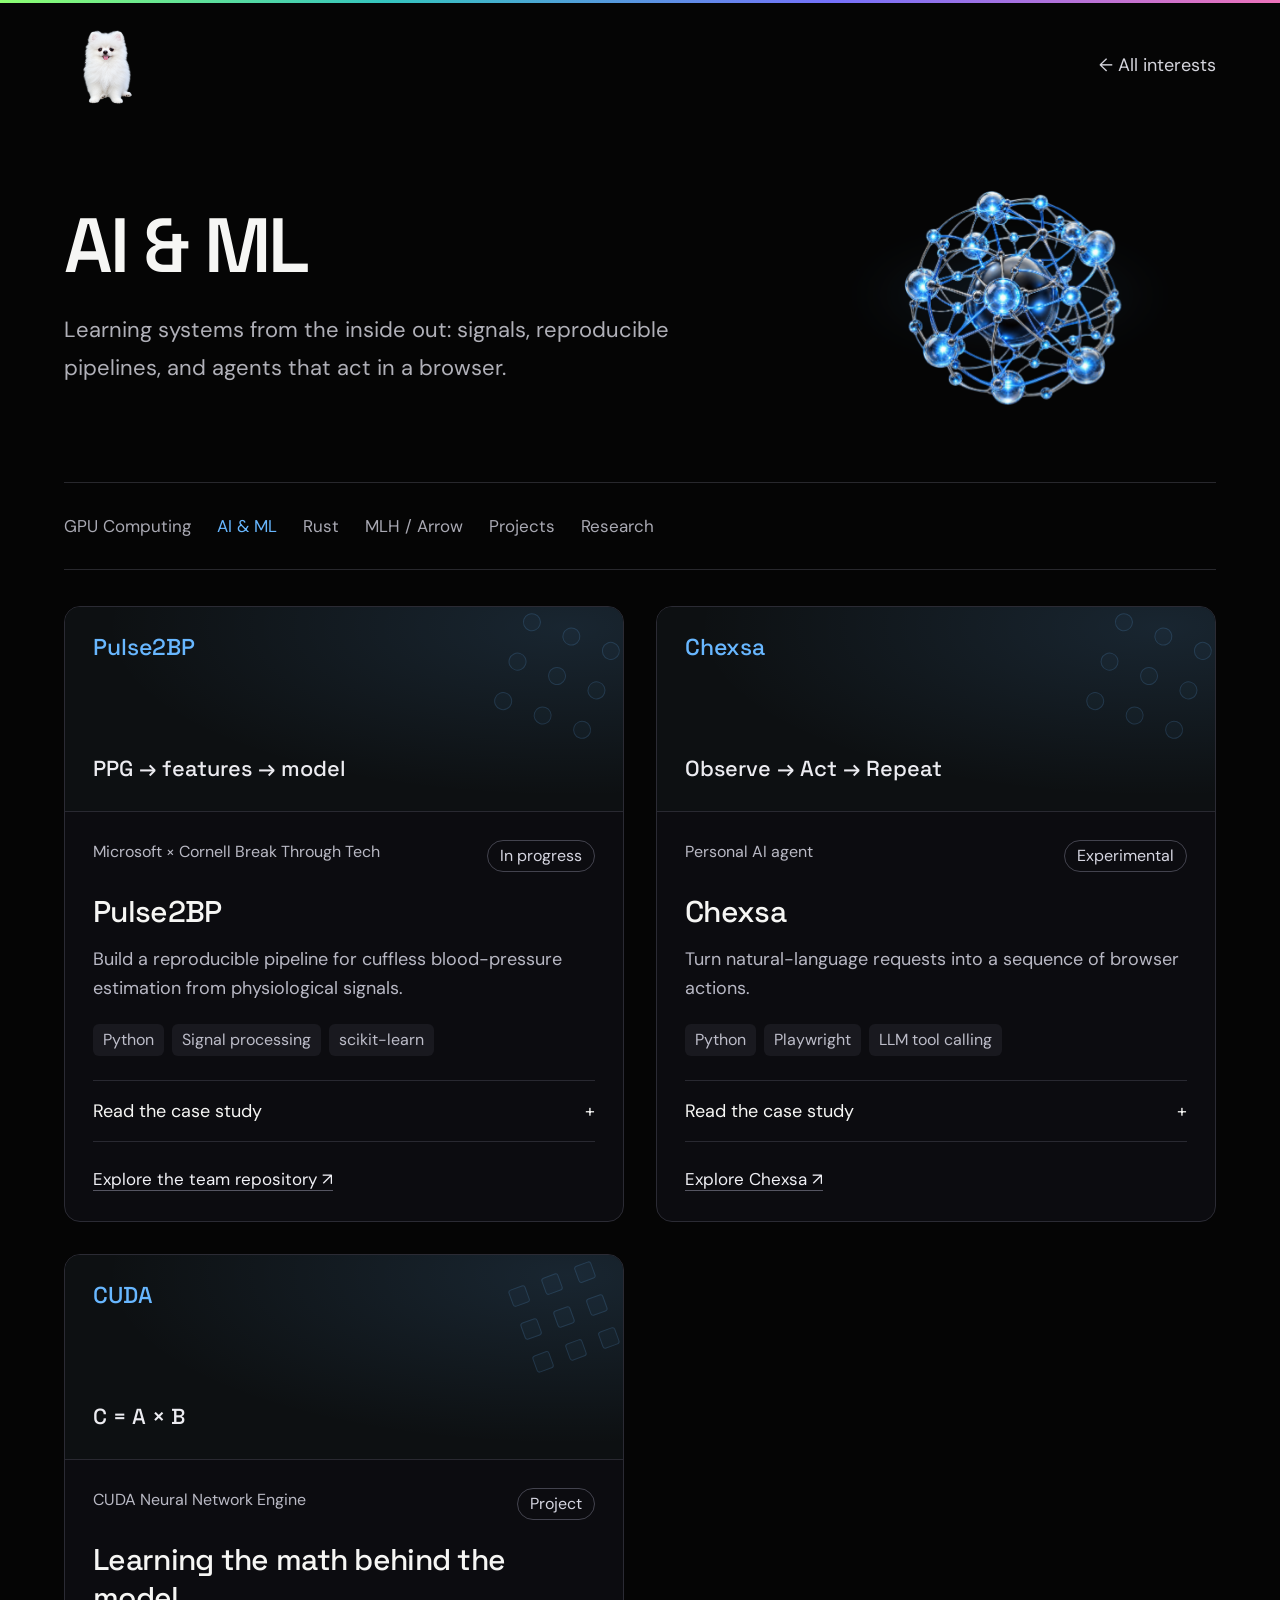
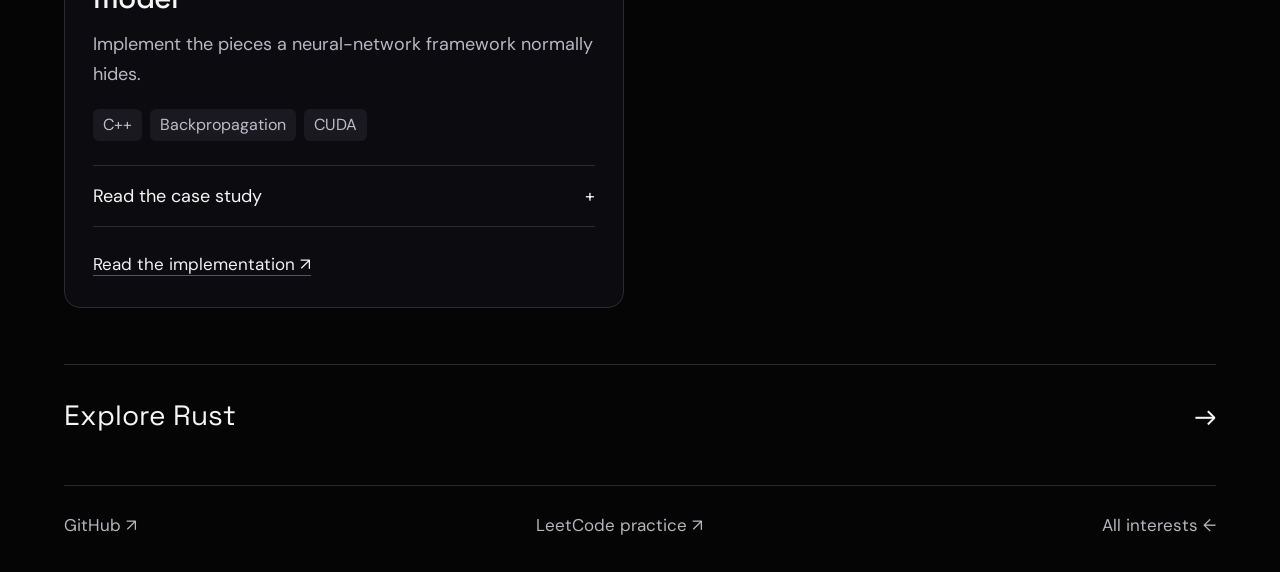
==== ai/index.html @ 42035b76 "Build six portfolio sections with verified project and PR case studies" ====
<!doctype html><html lang="en"><head><meta charset="utf-8"><meta name="viewport" content="width=device-width, initial-scale=1"><meta name="theme-color" content="#050505"><title>AI &amp; ML — Mashrafee Aryan</title><meta name="description" content="Learning systems from the inside out: signals, reproducible pipelines, and agents that act in a browser."><link rel="icon" href="../assets/dog.png" type="image/png"><link rel="stylesheet" href="../styles.css"><script src="../app.js" defer></script></head><body><a class="skip-link" href="#main">Skip to content</a><div class="spectrum" aria-hidden="true"></div><div class="page"><header class="topbar"><a class="wordmark" href="../" aria-label="Home"><img src="../assets/dog.png" width="80" height="80" alt="Fluffy white puppy"></a><a class="back-link" href="../">← All interests</a></header><main id="main" class="domain-page ai" style="--accent:104,183,255"><section class="domain-hero"><div><h1>AI &amp; ML</h1><p>Learning systems from the inside out: signals, reproducible pipelines, and agents that act in a browser.</p></div><div class="hero-object" aria-hidden="true"><span class="visual"><span class="halo"></span><span class="float"><span class="sprite" role="img" aria-label="Blue glass neural-network sculpture" style="background-image:url('../assets/ai.png');background-size:contain;background-position:center"></span></span></span></div></section><nav class="section-nav" aria-label="Portfolio sections"><a href="../gpu/" >GPU Computing</a><a href="../ai/" aria-current="page">AI &amp; ML</a><a href="../rust/" >Rust</a><a href="../mlh/" >MLH / Arrow</a><a href="../projects/" >Projects</a><a href="../research/" >Research</a></nav><div class="case-grid"><article class="case-card" data-group="all"><div class="case-visual illustration-signal" aria-label="Illustrative diagram: Pulse2BP"><span class="visual-brand">Pulse2BP</span><div class="diagram-lines" aria-hidden="true"><i style="--i:0"></i><i style="--i:1"></i><i style="--i:2"></i><i style="--i:3"></i><i style="--i:4"></i><i style="--i:5"></i><i style="--i:6"></i><i style="--i:7"></i><i style="--i:8"></i></div><pre>PPG → features → model</pre></div><div class="case-content"><div class="case-meta"><span>Microsoft × Cornell Break Through Tech</span><span class="status ">In progress</span></div><h2>Pulse2BP</h2><p class="case-summary">Build a reproducible pipeline for cuffless blood-pressure estimation from physiological signals.</p><ul class="tags" aria-label="Technologies"><li>Python</li><li>Signal processing</li><li>scikit-learn</li></ul><details><summary>Read the case study <span aria-hidden="true">+</span></summary><div class="case-story"><h3>The problem</h3><p>Long PPG recordings need to be cleaned, segmented, and aligned with arterial blood-pressure targets before they become usable model examples.</p><h3>What I did</h3><p>Working with the team on pipeline integration, dataset structure, train/test design, and reproducible evaluation. The workflow covers preprocessing, feature engineering, and modeling.</p><h3>Outcome & status</h3><p>An ongoing AI fellowship project. The repository documents data exploration and preprocessing; no final model-performance result is claimed here.</p></div></details><div class="case-links"><a href="https://github.com/Break-Through-Tech/Microsoft-1A-educational-blood-pressure-estimation" target="_blank" rel="noopener noreferrer">Explore the team repository <span aria-hidden="true">↗</span></a></div></div></article><article class="case-card" data-group="all"><div class="case-visual illustration-agent" aria-label="Illustrative diagram: Chexsa"><span class="visual-brand">Chexsa</span><div class="diagram-lines" aria-hidden="true"><i style="--i:0"></i><i style="--i:1"></i><i style="--i:2"></i><i style="--i:3"></i><i style="--i:4"></i><i style="--i:5"></i><i style="--i:6"></i><i style="--i:7"></i><i style="--i:8"></i></div><pre>Observe → Act → Repeat</pre></div><div class="case-content"><div class="case-meta"><span>Personal AI agent</span><span class="status ">Experimental</span></div><h2>Chexsa</h2><p class="case-summary">Turn natural-language requests into a sequence of browser actions.</p><ul class="tags" aria-label="Technologies"><li>Python</li><li>Playwright</li><li>LLM tool calling</li></ul><details><summary>Read the case study <span aria-hidden="true">+</span></summary><div class="case-story"><h3>The problem</h3><p>Answering a question and completing a task on a website require different capabilities: an agent must inspect, act, and use feedback.</p><h3>What I did</h3><p>Built a modular browser agent around structured tool calls, page context, action history, and error feedback. Windows desktop integration is being developed.</p><h3>Outcome & status</h3><p>The project supports browser navigation and interactions. Desktop control and cross-application workflows remain ongoing work.</p></div></details><div class="case-links"><a href="https://github.com/MashrafeeAryan/Chexsa" target="_blank" rel="noopener noreferrer">Explore Chexsa <span aria-hidden="true">↗</span></a></div></div></article><article class="case-card" data-group="all"><div class="case-visual illustration-matrix" aria-label="Illustrative diagram: CUDA"><span class="visual-brand">CUDA</span><div class="diagram-lines" aria-hidden="true"><i style="--i:0"></i><i style="--i:1"></i><i style="--i:2"></i><i style="--i:3"></i><i style="--i:4"></i><i style="--i:5"></i><i style="--i:6"></i><i style="--i:7"></i><i style="--i:8"></i></div><pre>C = A × B</pre></div><div class="case-content"><div class="case-meta"><span>CUDA Neural Network Engine</span><span class="status ">Project</span></div><h2>Learning the math behind the model</h2><p class="case-summary">Implement the pieces a neural-network framework normally hides.</p><ul class="tags" aria-label="Technologies"><li>C++</li><li>Backpropagation</li><li>CUDA</li></ul><details><summary>Read the case study <span aria-hidden="true">+</span></summary><div class="case-story"><h3>The problem</h3><p>A framework call can make it hard to see how gradients, weights, and matrix layouts relate.</p><h3>What I did</h3><p>Implemented dense-layer gradients, activation functions, gradient-descent updates, and small learning examples in C++.</p><h3>Outcome & status</h3><p>The repository documents regression and XOR learning examples, plus a separate CUDA matrix benchmark. It also lists unfinished features and the next integration steps.</p></div></details><div class="case-links"><a href="https://github.com/MashrafeeAryan/CUDA-Neural-Network-Engine" target="_blank" rel="noopener noreferrer">Read the implementation <span aria-hidden="true">↗</span></a></div></div></article></div><a class="next-section" href="../rust/">Explore Rust <span aria-hidden="true">→</span></a></main><footer><a href="https://github.com/MashrafeeAryan" target="_blank" rel="noopener noreferrer">GitHub <span aria-hidden="true">↗</span></a><a href="https://github.com/MashrafeeAryan/LeetCode" target="_blank" rel="noopener noreferrer">LeetCode practice <span aria-hidden="true">↗</span></a><a href="../">All interests ←</a></footer></div></body></html>
---- styles.css ----
@import url('https://fonts.googleapis.com/css2?family=DM+Sans:wght@400;500;600;700&family=Space+Grotesk:wght@400;500;600;700&display=swap');
:root{color-scheme:dark;--bg:#050505;--muted:#b0b0b8;--line:#28282d}
*{box-sizing:border-box}
html{scroll-behavior:smooth;scroll-padding-top:32px}
body{margin:0;background:var(--bg);color:#f6f6f4;font-family:'DM Sans',sans-serif;-webkit-font-smoothing:antialiased}
a{color:inherit;text-decoration:none}
button{font:inherit}
button,a{-webkit-tap-highlight-color:transparent}
a:focus-visible,button:focus-visible{outline:2px solid #ddd;outline-offset:8px}
.spectrum{height:3px;background:linear-gradient(90deg,#8dff72,#35c5bf 30%,#7571fb 65%,#ed73bb)}
.page{max-width:1336px;margin:auto;padding:0 64px}
.topbar{height:124px;display:flex;align-items:center}
.wordmark{display:flex;align-items:center;justify-content:center;width:86px;height:96px}
.wordmark img{width:80px;height:88px;object-fit:contain}
.intro{padding:48px 0 72px;border-bottom:1px solid var(--line)}
h1{font-family:'Space Grotesk',sans-serif;font-size:clamp(52px,7.5vw,108px);letter-spacing:-5px;line-height:1.15;font-weight:600;margin:0 0 24px}
.typing-line{display:inline-grid;max-width:100%}
.typing-reserve,#typed-text{grid-area:1/1;white-space:nowrap}
.typing-reserve{visibility:hidden;padding-right:.14em}
#typed-text::after{content:'';display:inline-block;height:.8em;width:3px;background:#d1d1d6;margin-left:8px;vertical-align:-.015em;animation:cursor-blink 1s steps(1) infinite}
.intro-copy{font-size:clamp(26px,3vw,36px);line-height:1.5;letter-spacing:-.7px;color:var(--muted);margin:0}
.interests{padding:32px 0 60px}
.objects{display:grid;grid-template-columns:repeat(auto-fit,minmax(min(100%,260px),1fr));column-gap:58px;row-gap:48px}
.object{--accent:137,238,98;display:block;border:0;padding:0;background:none;color:inherit;text-align:left;cursor:pointer;min-width:0;perspective:800px}
.visual{position:relative;display:grid;place-items:center;height:272px}
.float{display:block;width:100%;max-width:290px;aspect-ratio:1;animation:bob 6s ease-in-out infinite;position:relative}
.rust .float{width:85%}
.mlh .float{width:90%}
.sprite{display:block;width:100%;height:100%;background:url('assets/objects.png') 0 50% / 300% 100% no-repeat;transform:rotateX(var(--rx,0deg)) rotateY(var(--ry,0deg));transition:filter .45s,transform .3s;will-change:transform}
.halo{position:absolute;inset:30% 10%;background:radial-gradient(ellipse,rgba(var(--accent),.2),transparent 68%);filter:blur(22px);opacity:0;transition:opacity .5s;pointer-events:none}
.object:hover .halo,.object:focus-visible .halo,.object[aria-expanded=true] .halo{opacity:1}
.object:hover .sprite,.object:focus-visible .sprite,.object[aria-expanded=true] .sprite{filter:brightness(1.16) drop-shadow(0 0 12px rgba(var(--accent),.32))}
.gpu:hover .sprite,.gpu:focus-visible .sprite{filter:brightness(1.25) drop-shadow(0 0 9px #8fff5970) drop-shadow(0 0 25px #72ff4933)}
.caption{display:block;border-top:1px solid var(--line);padding-top:24px}
.title{font-family:'Space Grotesk',sans-serif;font-size:clamp(26px,2.5vw,34px);line-height:1.3;font-weight:500;display:flex;align-items:center;justify-content:space-between;gap:12px}
.title>span{color:#aaaab4;font-size:24px;transition:transform .3s,color .3s}
.object:hover .title>span{color:rgb(var(--accent));transform:translate(2px,-2px)}
.detail{position:relative;border:1px solid #37373f;border-radius:8px;margin-top:36px;padding:32px 64px 32px 32px;background:#0b0b0d}
.detail[hidden]{display:none}
.detail h3{margin:0 0 16px;font-family:'Space Grotesk',sans-serif;font-size:30px;font-weight:500;line-height:1.3}
.detail p{font-size:18px;color:#b4b4bd;line-height:1.7;max-width:720px}
.detail a{display:inline-block;margin-top:8px;font-size:18px;color:#e0e0e5;text-decoration:underline;text-underline-offset:5px}
.close{position:absolute;top:12px;right:12px;min-width:44px;min-height:44px;background:none;border:0;color:#ddd;font-size:32px;cursor:pointer}
footer{border-top:1px solid var(--line);padding:28px 0 36px;display:flex;justify-content:space-between;gap:24px;color:#b5b5bd;font-size:17px}
.sr-only{position:absolute;width:1px;height:1px;padding:0;margin:-1px;overflow:hidden;clip:rect(0,0,0,0);white-space:nowrap;border:0}
.no-script{font-size:18px;color:var(--muted);line-height:1.6}
@keyframes bob{0%,100%{transform:translateY(4px)}50%{transform:translateY(-7px)}}
@keyframes cursor-blink{50%{opacity:0}}
@media(max-width:800px){.page{padding:0 28px}.topbar{height:112px}.intro{padding:36px 0 56px}h1{letter-spacing:-3px}.objects{column-gap:28px;grid-template-columns:repeat(auto-fit,minmax(220px,1fr))}.visual{height:240px}}
@media(max-width:560px){.page{padding:0 24px}.topbar{height:106px}.wordmark{width:72px;height:88px}.wordmark img{width:68px;height:80px}.intro{padding:32px 0 46px}h1{font-size:clamp(36px,10vw,54px);letter-spacing:-1.8px;margin-bottom:20px}.intro-copy{font-size:27px}.objects{grid-template-columns:1fr;gap:44px}.visual{height:245px}.float{max-width:270px}.rust .float{width:240px}.mlh .float{width:250px}.title{font-size:30px}.interests{padding-top:18px;padding-bottom:46px}.detail{padding:28px 54px 28px 24px}.detail h3{font-size:26px}.detail p,.detail a{font-size:18px}footer{font-size:17px;flex-wrap:wrap}}
@media(prefers-reduced-motion:reduce){html{scroll-behavior:auto}.float,#typed-text::after{animation:none}.sprite,.title>span,.halo{transition:none;transform:none!important}}

/* Dedicated work pages */
.skip-link{position:absolute;left:24px;top:-100px;padding:14px 20px;background:#f6f6f4;color:#050505;z-index:20;font-size:18px}
.skip-link:focus{top:12px}
.topbar{justify-content:space-between}
.back-link{font-size:18px;color:#d4d4dc;padding:12px 0}
.object.ai .float,.object.projects .float,.object.research .float{width:86%}
.object:nth-child(2) .float{animation-delay:-2s}
.object:nth-child(3) .float{animation-delay:-4s}
.object:nth-child(4) .float{animation-delay:-1s}
.object:nth-child(5) .float{animation-delay:-3s}
.object:nth-child(6) .float{animation-delay:-5s}
.domain-hero{display:grid;grid-template-columns:minmax(0,1.7fr) minmax(220px,1fr);align-items:center;gap:40px;padding:35px 0 55px}
.domain-hero h1{font-size:clamp(50px,6vw,82px);letter-spacing:-3px;margin:0 0 24px;line-height:1.1}
.domain-hero p{font-size:22px;color:var(--muted);line-height:1.7;max-width:760px;margin:0}
.hero-object .visual{height:265px}
.hero-object .float{max-width:270px;animation:none}
.hero-object .halo{opacity:.7}
.section-nav{display:flex;flex-wrap:wrap;gap:12px 26px;padding:24px 0;border-top:1px solid var(--line);border-bottom:1px solid var(--line);margin-bottom:36px}
.section-nav a{font-size:17px;color:#a9a9b3;padding:8px 0}
.section-nav a:hover,.section-nav a[aria-current]{color:rgb(var(--accent))}
.filters{display:flex;flex-wrap:wrap;gap:12px;margin:0 0 30px}
.filters[hidden]{display:none}
.filters button{font-size:17px;color:#ceced6;border:1px solid #34343d;background:transparent;border-radius:30px;padding:12px 22px;cursor:pointer;min-height:48px}
.filters button[aria-pressed=true]{background:rgba(var(--accent),.13);color:rgb(var(--accent));border-color:rgba(var(--accent),.6)}
.case-grid{display:grid;grid-template-columns:repeat(2,minmax(0,1fr));align-items:start;gap:32px}
.case-card{border:1px solid #2b2b34;border-radius:16px;background:#0c0c10;overflow:hidden;min-width:0}
.case-card[hidden]{display:none}
.case-visual{height:205px;position:relative;overflow:hidden;display:flex;flex-direction:column;justify-content:space-between;padding:25px 28px;background:radial-gradient(ellipse at 90% 10%,rgba(var(--accent),.13),transparent 65%),#0d1012;border-bottom:1px solid #292931}
.visual-brand{font-family:'Space Grotesk',sans-serif;font-size:23px;font-weight:500;position:relative;z-index:1;color:rgb(var(--accent))}
.case-visual pre{font:500 clamp(18px,1.7vw,24px)/1.55 'Space Grotesk',monospace;white-space:pre-wrap;overflow-wrap:anywhere;margin:12px 0 0;z-index:1;position:relative;color:#ececf1}
.diagram-lines{position:absolute;right:15px;top:18px;display:grid;grid-template-columns:repeat(3,18px);gap:17px;transform:rotate(-20deg);opacity:.18}
.diagram-lines i{width:18px;height:18px;border:1px solid rgb(var(--accent));border-radius:3px;background:rgba(var(--accent),.18)}
.illustration-signal .diagram-lines,.illustration-agent .diagram-lines,.illustration-polymer .diagram-lines{transform:rotate(20deg);gap:24px}
.illustration-signal .diagram-lines i,.illustration-agent .diagram-lines i,.illustration-polymer .diagram-lines i{border-radius:50%}
.case-content{padding:28px}
.case-meta{display:flex;justify-content:space-between;align-items:flex-start;gap:14px;color:#b9b9c4;font-size:16px;line-height:1.5}
.status{display:inline-block;white-space:nowrap;border:1px solid #43434e;border-radius:30px;padding:3px 12px;color:#d6d6e1;font-size:16px}
.status.complete{border-color:#577a4b;color:#bae99e;background:#7ee4530a}
.case-card h2{font-family:'Space Grotesk',sans-serif;font-size:30px;font-weight:500;line-height:1.25;letter-spacing:-.7px;margin:21px 0 14px}
.case-summary{font-size:18px;color:#b8b8c4;line-height:1.65;margin:0 0 20px}
.tags{display:flex;flex-wrap:wrap;gap:8px;list-style:none;padding:0;margin:0 0 24px}
.tags li{font-size:16px;line-height:1.5;color:#bdbdc9;background:#19191f;border-radius:6px;padding:4px 10px}
.case-card details{border-top:1px solid #292931;border-bottom:1px solid #292931}
.case-card summary{font-size:18px;padding:18px 0;cursor:pointer;display:flex;justify-content:space-between;gap:12px;list-style:none}
.case-card summary::-webkit-details-marker{display:none}
.case-card details[open] summary>span{transform:rotate(45deg)}
.case-story{padding:0 0 6px}
.case-story h3{font-size:18px;color:rgb(var(--accent));font-weight:500;margin:12px 0 8px}
.case-story p{font-size:18px;color:#bdbdc8;line-height:1.7;margin:0 0 22px}
.case-links{display:flex;flex-direction:column;gap:16px;padding-top:24px}
.case-links:empty{display:none}
.case-links a{font-size:17px;color:#f0f0f5;line-height:1.6;text-decoration:underline;text-decoration-color:#555561;text-underline-offset:5px;overflow-wrap:anywhere}
.case-links a:hover{text-decoration-color:rgb(var(--accent))}
.source-note{font-size:16px;line-height:1.7;color:#adadba;margin:32px 0 0}
.next-section{display:flex;justify-content:space-between;align-items:center;font-family:'Space Grotesk',sans-serif;font-size:28px;line-height:1.3;border-top:1px solid var(--line);padding:32px 0;margin:56px 0 0}
.domain-page+footer{margin-top:20px}
footer{flex-wrap:wrap}
@media(max-width:900px){.case-grid{grid-template-columns:1fr}.domain-hero{gap:24px;grid-template-columns:minmax(0,1.5fr) minmax(160px,1fr)}.hero-object .visual{height:200px}.domain-hero h1{font-size:54px}.case-visual pre{font-size:23px}}
@media(max-width:560px){.domain-hero{grid-template-columns:1fr;padding:24px 0 32px;gap:8px}.domain-hero h1{font-size:46px;letter-spacing:-2px}.domain-hero p{font-size:20px}.hero-object{justify-self:center;width:230px}.hero-object .visual{height:210px}.section-nav{gap:8px 20px;margin-bottom:24px}.section-nav a{font-size:17px}.case-grid{gap:24px}.case-content{padding:22px}.case-meta{flex-wrap:wrap;font-size:16px}.case-card h2{font-size:28px}.case-visual{height:190px;padding:22px}.case-visual pre{font-size:21px}.back-link{font-size:17px}.next-section{font-size:25px;margin-top:40px}.filters button{padding:10px 17px}}
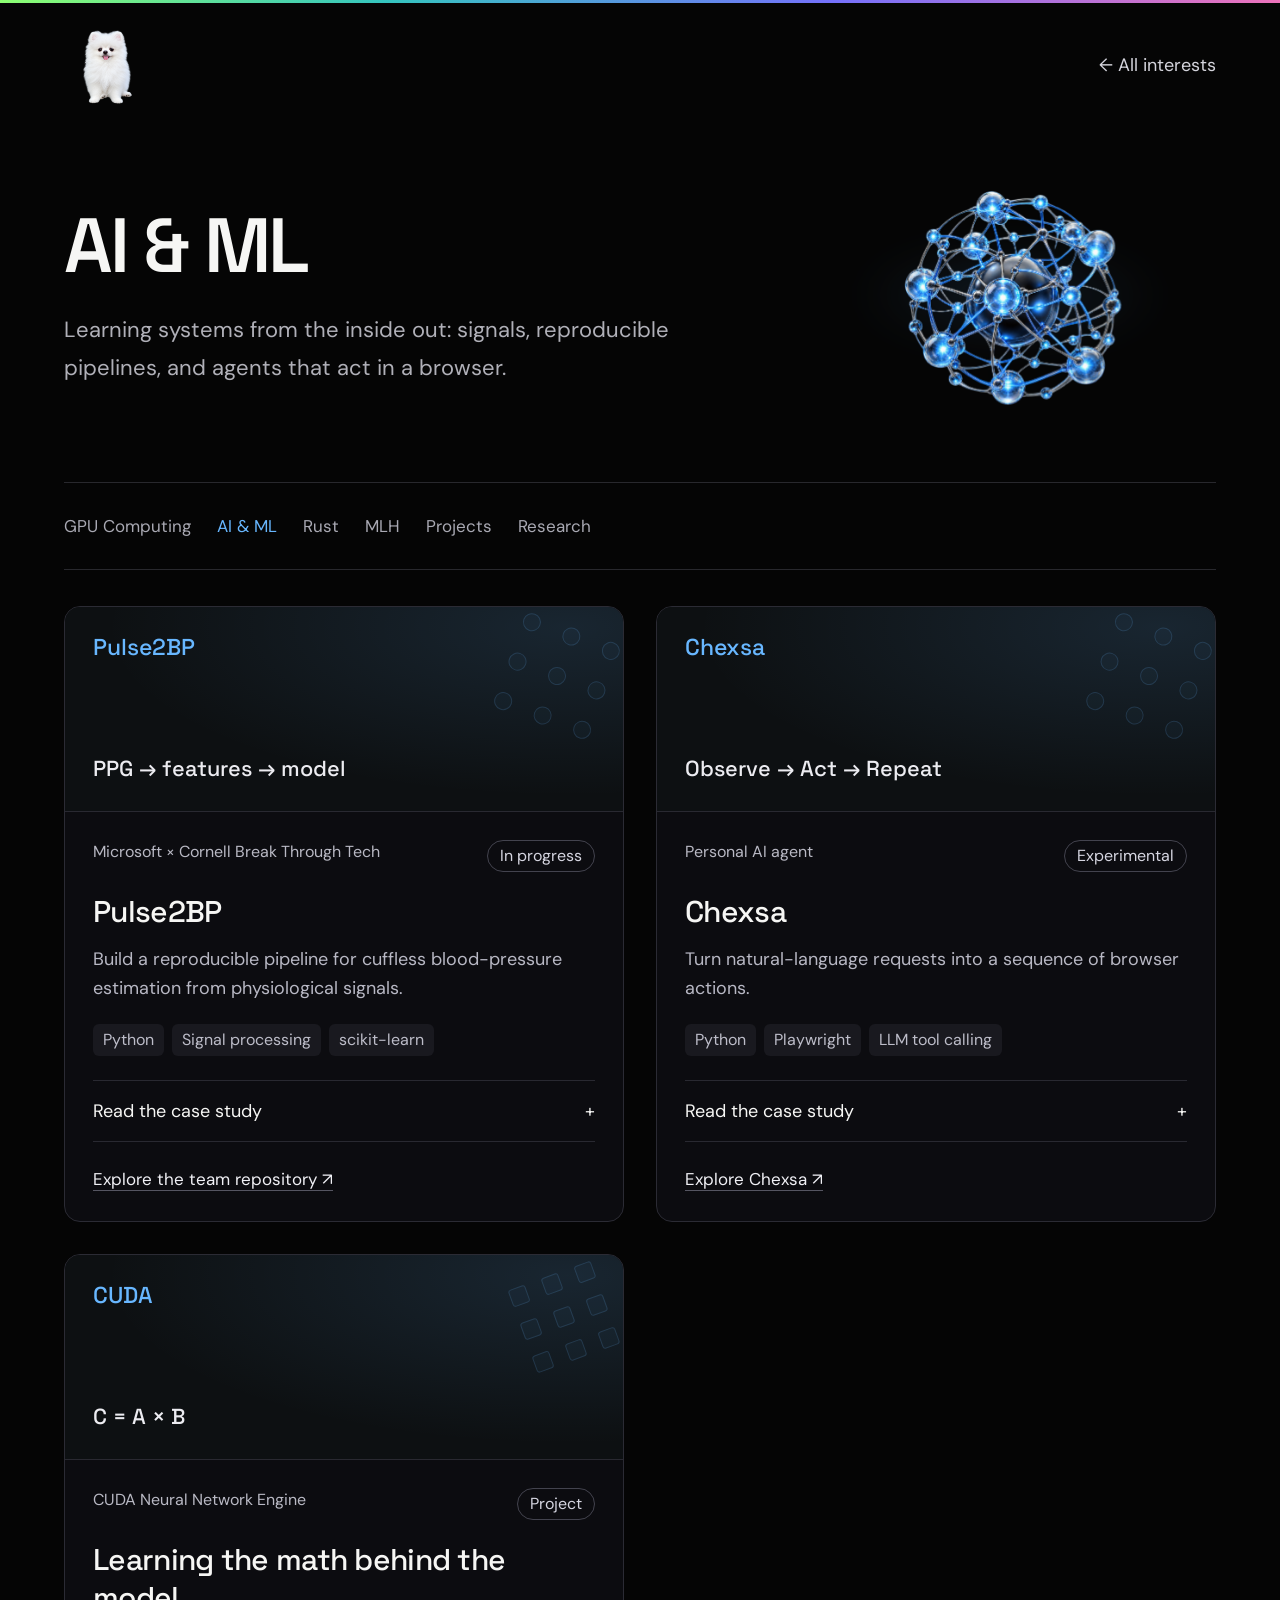
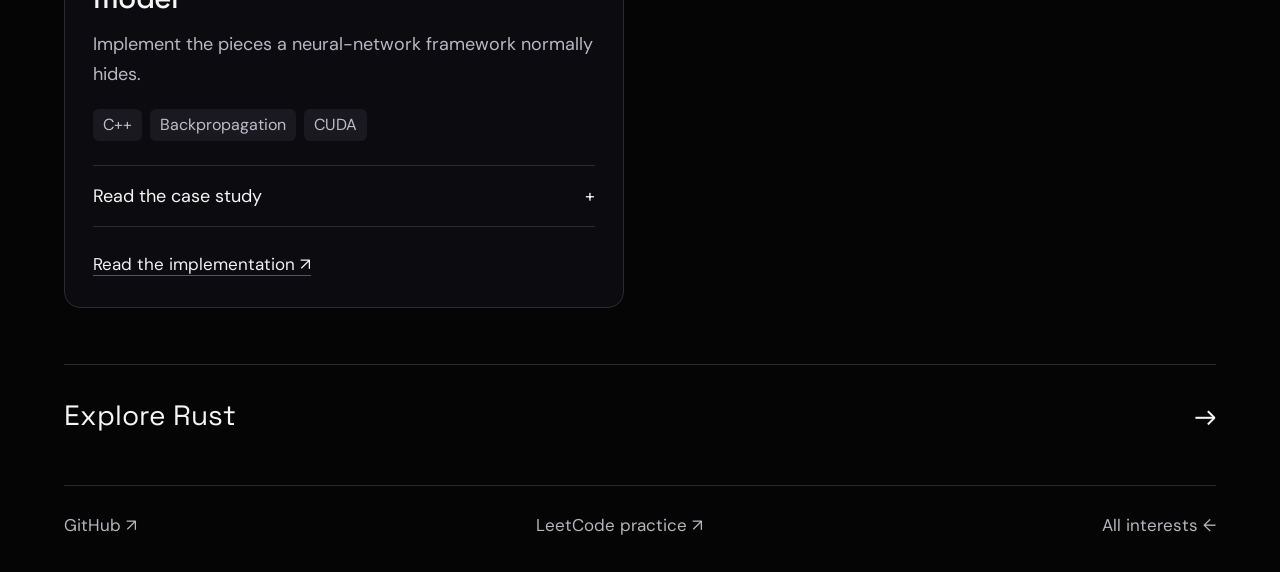
==== commit 4560964b: "Rename MLH section while retaining Arrow contribution details" ====
--- a/ai/index.html
+++ b/ai/index.html
@@ -1 +1 @@
-<!doctype html><html lang="en"><head><meta charset="utf-8"><meta name="viewport" content="width=device-width, initial-scale=1"><meta name="theme-color" content="#050505"><title>AI &amp; ML — Mashrafee Aryan</title><meta name="description" content="Learning systems from the inside out: signals, reproducible pipelines, and agents that act in a browser."><link rel="icon" href="../assets/dog.png" type="image/png"><link rel="stylesheet" href="../styles.css"><script src="../app.js" defer></script></head><body><a class="skip-link" href="#main">Skip to content</a><div class="spectrum" aria-hidden="true"></div><div class="page"><header class="topbar"><a class="wordmark" href="../" aria-label="Home"><img src="../assets/dog.png" width="80" height="80" alt="Fluffy white puppy"></a><a class="back-link" href="../">← All interests</a></header><main id="main" class="domain-page ai" style="--accent:104,183,255"><section class="domain-hero"><div><h1>AI &amp; ML</h1><p>Learning systems from the inside out: signals, reproducible pipelines, and agents that act in a browser.</p></div><div class="hero-object" aria-hidden="true"><span class="visual"><span class="halo"></span><span class="float"><span class="sprite" role="img" aria-label="Blue glass neural-network sculpture" style="background-image:url('../assets/ai.png');background-size:contain;background-position:center"></span></span></span></div></section><nav class="section-nav" aria-label="Portfolio sections"><a href="../gpu/" >GPU Computing</a><a href="../ai/" aria-current="page">AI &amp; ML</a><a href="../rust/" >Rust</a><a href="../mlh/" >MLH / Arrow</a><a href="../projects/" >Projects</a><a href="../research/" >Research</a></nav><div class="case-grid"><article class="case-card" data-group="all"><div class="case-visual illustration-signal" aria-label="Illustrative diagram: Pulse2BP"><span class="visual-brand">Pulse2BP</span><div class="diagram-lines" aria-hidden="true"><i style="--i:0"></i><i style="--i:1"></i><i style="--i:2"></i><i style="--i:3"></i><i style="--i:4"></i><i style="--i:5"></i><i style="--i:6"></i><i style="--i:7"></i><i style="--i:8"></i></div><pre>PPG → features → model</pre></div><div class="case-content"><div class="case-meta"><span>Microsoft × Cornell Break Through Tech</span><span class="status ">In progress</span></div><h2>Pulse2BP</h2><p class="case-summary">Build a reproducible pipeline for cuffless blood-pressure estimation from physiological signals.</p><ul class="tags" aria-label="Technologies"><li>Python</li><li>Signal processing</li><li>scikit-learn</li></ul><details><summary>Read the case study <span aria-hidden="true">+</span></summary><div class="case-story"><h3>The problem</h3><p>Long PPG recordings need to be cleaned, segmented, and aligned with arterial blood-pressure targets before they become usable model examples.</p><h3>What I did</h3><p>Working with the team on pipeline integration, dataset structure, train/test design, and reproducible evaluation. The workflow covers preprocessing, feature engineering, and modeling.</p><h3>Outcome & status</h3><p>An ongoing AI fellowship project. The repository documents data exploration and preprocessing; no final model-performance result is claimed here.</p></div></details><div class="case-links"><a href="https://github.com/Break-Through-Tech/Microsoft-1A-educational-blood-pressure-estimation" target="_blank" rel="noopener noreferrer">Explore the team repository <span aria-hidden="true">↗</span></a></div></div></article><article class="case-card" data-group="all"><div class="case-visual illustration-agent" aria-label="Illustrative diagram: Chexsa"><span class="visual-brand">Chexsa</span><div class="diagram-lines" aria-hidden="true"><i style="--i:0"></i><i style="--i:1"></i><i style="--i:2"></i><i style="--i:3"></i><i style="--i:4"></i><i style="--i:5"></i><i style="--i:6"></i><i style="--i:7"></i><i style="--i:8"></i></div><pre>Observe → Act → Repeat</pre></div><div class="case-content"><div class="case-meta"><span>Personal AI agent</span><span class="status ">Experimental</span></div><h2>Chexsa</h2><p class="case-summary">Turn natural-language requests into a sequence of browser actions.</p><ul class="tags" aria-label="Technologies"><li>Python</li><li>Playwright</li><li>LLM tool calling</li></ul><details><summary>Read the case study <span aria-hidden="true">+</span></summary><div class="case-story"><h3>The problem</h3><p>Answering a question and completing a task on a website require different capabilities: an agent must inspect, act, and use feedback.</p><h3>What I did</h3><p>Built a modular browser agent around structured tool calls, page context, action history, and error feedback. Windows desktop integration is being developed.</p><h3>Outcome & status</h3><p>The project supports browser navigation and interactions. Desktop control and cross-application workflows remain ongoing work.</p></div></details><div class="case-links"><a href="https://github.com/MashrafeeAryan/Chexsa" target="_blank" rel="noopener noreferrer">Explore Chexsa <span aria-hidden="true">↗</span></a></div></div></article><article class="case-card" data-group="all"><div class="case-visual illustration-matrix" aria-label="Illustrative diagram: CUDA"><span class="visual-brand">CUDA</span><div class="diagram-lines" aria-hidden="true"><i style="--i:0"></i><i style="--i:1"></i><i style="--i:2"></i><i style="--i:3"></i><i style="--i:4"></i><i style="--i:5"></i><i style="--i:6"></i><i style="--i:7"></i><i style="--i:8"></i></div><pre>C = A × B</pre></div><div class="case-content"><div class="case-meta"><span>CUDA Neural Network Engine</span><span class="status ">Project</span></div><h2>Learning the math behind the model</h2><p class="case-summary">Implement the pieces a neural-network framework normally hides.</p><ul class="tags" aria-label="Technologies"><li>C++</li><li>Backpropagation</li><li>CUDA</li></ul><details><summary>Read the case study <span aria-hidden="true">+</span></summary><div class="case-story"><h3>The problem</h3><p>A framework call can make it hard to see how gradients, weights, and matrix layouts relate.</p><h3>What I did</h3><p>Implemented dense-layer gradients, activation functions, gradient-descent updates, and small learning examples in C++.</p><h3>Outcome & status</h3><p>The repository documents regression and XOR learning examples, plus a separate CUDA matrix benchmark. It also lists unfinished features and the next integration steps.</p></div></details><div class="case-links"><a href="https://github.com/MashrafeeAryan/CUDA-Neural-Network-Engine" target="_blank" rel="noopener noreferrer">Read the implementation <span aria-hidden="true">↗</span></a></div></div></article></div><a class="next-section" href="../rust/">Explore Rust <span aria-hidden="true">→</span></a></main><footer><a href="https://github.com/MashrafeeAryan" target="_blank" rel="noopener noreferrer">GitHub <span aria-hidden="true">↗</span></a><a href="https://github.com/MashrafeeAryan/LeetCode" target="_blank" rel="noopener noreferrer">LeetCode practice <span aria-hidden="true">↗</span></a><a href="../">All interests ←</a></footer></div></body></html>+<!doctype html><html lang="en"><head><meta charset="utf-8"><meta name="viewport" content="width=device-width, initial-scale=1"><meta name="theme-color" content="#050505"><title>AI &amp; ML — Mashrafee Aryan</title><meta name="description" content="Learning systems from the inside out: signals, reproducible pipelines, and agents that act in a browser."><link rel="icon" href="../assets/dog.png" type="image/png"><link rel="stylesheet" href="../styles.css"><script src="../app.js" defer></script></head><body><a class="skip-link" href="#main">Skip to content</a><div class="spectrum" aria-hidden="true"></div><div class="page"><header class="topbar"><a class="wordmark" href="../" aria-label="Home"><img src="../assets/dog.png" width="80" height="80" alt="Fluffy white puppy"></a><a class="back-link" href="../">← All interests</a></header><main id="main" class="domain-page ai" style="--accent:104,183,255"><section class="domain-hero"><div><h1>AI &amp; ML</h1><p>Learning systems from the inside out: signals, reproducible pipelines, and agents that act in a browser.</p></div><div class="hero-object" aria-hidden="true"><span class="visual"><span class="halo"></span><span class="float"><span class="sprite" role="img" aria-label="Blue glass neural-network sculpture" style="background-image:url('../assets/ai.png');background-size:contain;background-position:center"></span></span></span></div></section><nav class="section-nav" aria-label="Portfolio sections"><a href="../gpu/" >GPU Computing</a><a href="../ai/" aria-current="page">AI &amp; ML</a><a href="../rust/" >Rust</a><a href="../mlh/" >MLH</a><a href="../projects/" >Projects</a><a href="../research/" >Research</a></nav><div class="case-grid"><article class="case-card" data-group="all"><div class="case-visual illustration-signal" aria-label="Illustrative diagram: Pulse2BP"><span class="visual-brand">Pulse2BP</span><div class="diagram-lines" aria-hidden="true"><i style="--i:0"></i><i style="--i:1"></i><i style="--i:2"></i><i style="--i:3"></i><i style="--i:4"></i><i style="--i:5"></i><i style="--i:6"></i><i style="--i:7"></i><i style="--i:8"></i></div><pre>PPG → features → model</pre></div><div class="case-content"><div class="case-meta"><span>Microsoft × Cornell Break Through Tech</span><span class="status ">In progress</span></div><h2>Pulse2BP</h2><p class="case-summary">Build a reproducible pipeline for cuffless blood-pressure estimation from physiological signals.</p><ul class="tags" aria-label="Technologies"><li>Python</li><li>Signal processing</li><li>scikit-learn</li></ul><details><summary>Read the case study <span aria-hidden="true">+</span></summary><div class="case-story"><h3>The problem</h3><p>Long PPG recordings need to be cleaned, segmented, and aligned with arterial blood-pressure targets before they become usable model examples.</p><h3>What I did</h3><p>Working with the team on pipeline integration, dataset structure, train/test design, and reproducible evaluation. The workflow covers preprocessing, feature engineering, and modeling.</p><h3>Outcome & status</h3><p>An ongoing AI fellowship project. The repository documents data exploration and preprocessing; no final model-performance result is claimed here.</p></div></details><div class="case-links"><a href="https://github.com/Break-Through-Tech/Microsoft-1A-educational-blood-pressure-estimation" target="_blank" rel="noopener noreferrer">Explore the team repository <span aria-hidden="true">↗</span></a></div></div></article><article class="case-card" data-group="all"><div class="case-visual illustration-agent" aria-label="Illustrative diagram: Chexsa"><span class="visual-brand">Chexsa</span><div class="diagram-lines" aria-hidden="true"><i style="--i:0"></i><i style="--i:1"></i><i style="--i:2"></i><i style="--i:3"></i><i style="--i:4"></i><i style="--i:5"></i><i style="--i:6"></i><i style="--i:7"></i><i style="--i:8"></i></div><pre>Observe → Act → Repeat</pre></div><div class="case-content"><div class="case-meta"><span>Personal AI agent</span><span class="status ">Experimental</span></div><h2>Chexsa</h2><p class="case-summary">Turn natural-language requests into a sequence of browser actions.</p><ul class="tags" aria-label="Technologies"><li>Python</li><li>Playwright</li><li>LLM tool calling</li></ul><details><summary>Read the case study <span aria-hidden="true">+</span></summary><div class="case-story"><h3>The problem</h3><p>Answering a question and completing a task on a website require different capabilities: an agent must inspect, act, and use feedback.</p><h3>What I did</h3><p>Built a modular browser agent around structured tool calls, page context, action history, and error feedback. Windows desktop integration is being developed.</p><h3>Outcome & status</h3><p>The project supports browser navigation and interactions. Desktop control and cross-application workflows remain ongoing work.</p></div></details><div class="case-links"><a href="https://github.com/MashrafeeAryan/Chexsa" target="_blank" rel="noopener noreferrer">Explore Chexsa <span aria-hidden="true">↗</span></a></div></div></article><article class="case-card" data-group="all"><div class="case-visual illustration-matrix" aria-label="Illustrative diagram: CUDA"><span class="visual-brand">CUDA</span><div class="diagram-lines" aria-hidden="true"><i style="--i:0"></i><i style="--i:1"></i><i style="--i:2"></i><i style="--i:3"></i><i style="--i:4"></i><i style="--i:5"></i><i style="--i:6"></i><i style="--i:7"></i><i style="--i:8"></i></div><pre>C = A × B</pre></div><div class="case-content"><div class="case-meta"><span>CUDA Neural Network Engine</span><span class="status ">Project</span></div><h2>Learning the math behind the model</h2><p class="case-summary">Implement the pieces a neural-network framework normally hides.</p><ul class="tags" aria-label="Technologies"><li>C++</li><li>Backpropagation</li><li>CUDA</li></ul><details><summary>Read the case study <span aria-hidden="true">+</span></summary><div class="case-story"><h3>The problem</h3><p>A framework call can make it hard to see how gradients, weights, and matrix layouts relate.</p><h3>What I did</h3><p>Implemented dense-layer gradients, activation functions, gradient-descent updates, and small learning examples in C++.</p><h3>Outcome & status</h3><p>The repository documents regression and XOR learning examples, plus a separate CUDA matrix benchmark. It also lists unfinished features and the next integration steps.</p></div></details><div class="case-links"><a href="https://github.com/MashrafeeAryan/CUDA-Neural-Network-Engine" target="_blank" rel="noopener noreferrer">Read the implementation <span aria-hidden="true">↗</span></a></div></div></article></div><a class="next-section" href="../rust/">Explore Rust <span aria-hidden="true">→</span></a></main><footer><a href="https://github.com/MashrafeeAryan" target="_blank" rel="noopener noreferrer">GitHub <span aria-hidden="true">↗</span></a><a href="https://github.com/MashrafeeAryan/LeetCode" target="_blank" rel="noopener noreferrer">LeetCode practice <span aria-hidden="true">↗</span></a><a href="../">All interests ←</a></footer></div></body></html>
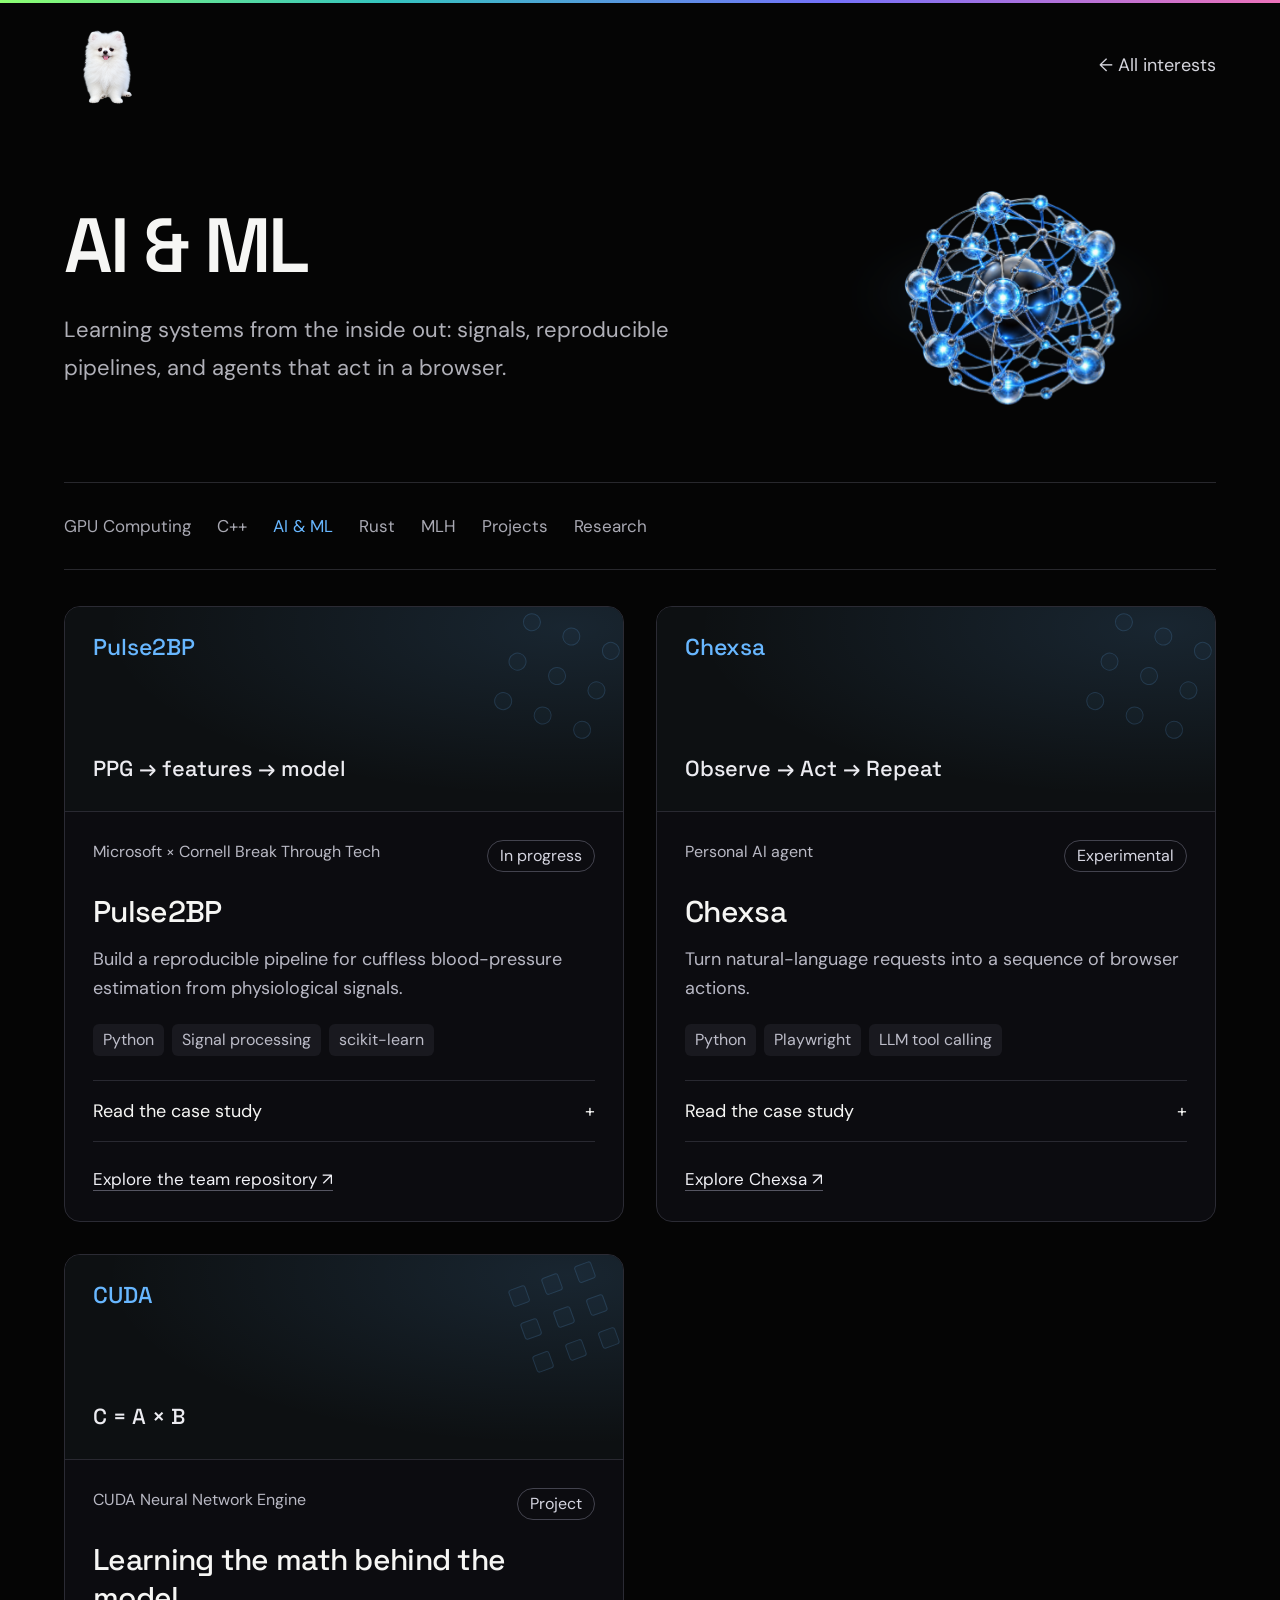
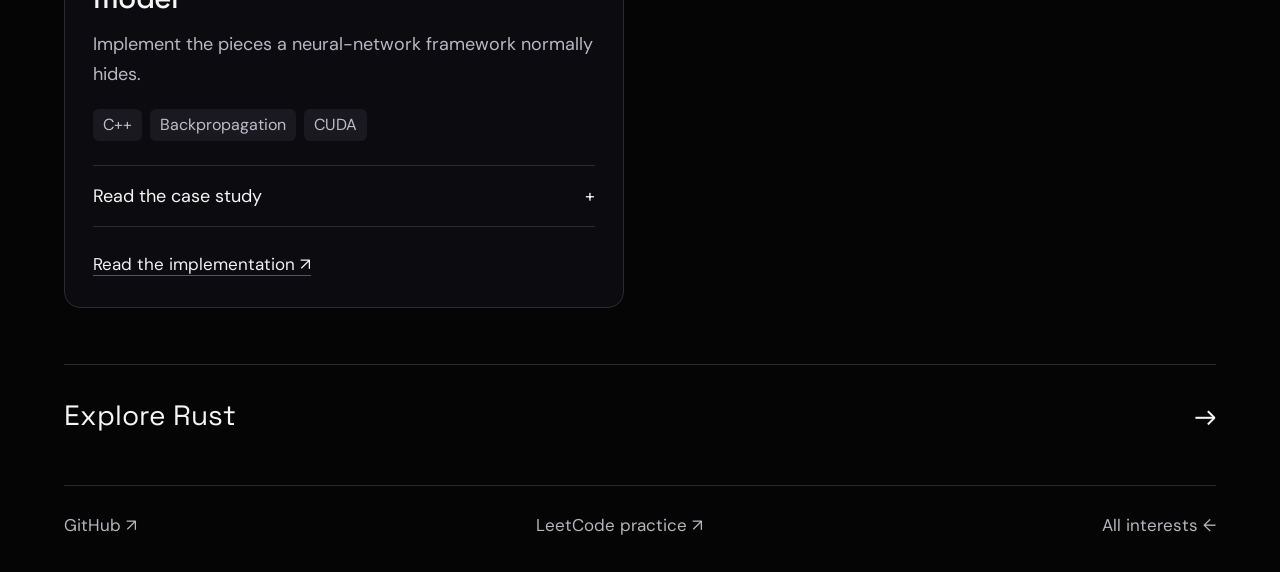
==== commit 4c6a6bc8: "Add C++ section with tensor, neural-network, and Parquet case studies" ====
--- a/ai/index.html
+++ b/ai/index.html
@@ -1 +1 @@
-<!doctype html><html lang="en"><head><meta charset="utf-8"><meta name="viewport" content="width=device-width, initial-scale=1"><meta name="theme-color" content="#050505"><title>AI &amp; ML — Mashrafee Aryan</title><meta name="description" content="Learning systems from the inside out: signals, reproducible pipelines, and agents that act in a browser."><link rel="icon" href="../assets/dog.png" type="image/png"><link rel="stylesheet" href="../styles.css"><script src="../app.js" defer></script></head><body><a class="skip-link" href="#main">Skip to content</a><div class="spectrum" aria-hidden="true"></div><div class="page"><header class="topbar"><a class="wordmark" href="../" aria-label="Home"><img src="../assets/dog.png" width="80" height="80" alt="Fluffy white puppy"></a><a class="back-link" href="../">← All interests</a></header><main id="main" class="domain-page ai" style="--accent:104,183,255"><section class="domain-hero"><div><h1>AI &amp; ML</h1><p>Learning systems from the inside out: signals, reproducible pipelines, and agents that act in a browser.</p></div><div class="hero-object" aria-hidden="true"><span class="visual"><span class="halo"></span><span class="float"><span class="sprite" role="img" aria-label="Blue glass neural-network sculpture" style="background-image:url('../assets/ai.png');background-size:contain;background-position:center"></span></span></span></div></section><nav class="section-nav" aria-label="Portfolio sections"><a href="../gpu/" >GPU Computing</a><a href="../ai/" aria-current="page">AI &amp; ML</a><a href="../rust/" >Rust</a><a href="../mlh/" >MLH</a><a href="../projects/" >Projects</a><a href="../research/" >Research</a></nav><div class="case-grid"><article class="case-card" data-group="all"><div class="case-visual illustration-signal" aria-label="Illustrative diagram: Pulse2BP"><span class="visual-brand">Pulse2BP</span><div class="diagram-lines" aria-hidden="true"><i style="--i:0"></i><i style="--i:1"></i><i style="--i:2"></i><i style="--i:3"></i><i style="--i:4"></i><i style="--i:5"></i><i style="--i:6"></i><i style="--i:7"></i><i style="--i:8"></i></div><pre>PPG → features → model</pre></div><div class="case-content"><div class="case-meta"><span>Microsoft × Cornell Break Through Tech</span><span class="status ">In progress</span></div><h2>Pulse2BP</h2><p class="case-summary">Build a reproducible pipeline for cuffless blood-pressure estimation from physiological signals.</p><ul class="tags" aria-label="Technologies"><li>Python</li><li>Signal processing</li><li>scikit-learn</li></ul><details><summary>Read the case study <span aria-hidden="true">+</span></summary><div class="case-story"><h3>The problem</h3><p>Long PPG recordings need to be cleaned, segmented, and aligned with arterial blood-pressure targets before they become usable model examples.</p><h3>What I did</h3><p>Working with the team on pipeline integration, dataset structure, train/test design, and reproducible evaluation. The workflow covers preprocessing, feature engineering, and modeling.</p><h3>Outcome & status</h3><p>An ongoing AI fellowship project. The repository documents data exploration and preprocessing; no final model-performance result is claimed here.</p></div></details><div class="case-links"><a href="https://github.com/Break-Through-Tech/Microsoft-1A-educational-blood-pressure-estimation" target="_blank" rel="noopener noreferrer">Explore the team repository <span aria-hidden="true">↗</span></a></div></div></article><article class="case-card" data-group="all"><div class="case-visual illustration-agent" aria-label="Illustrative diagram: Chexsa"><span class="visual-brand">Chexsa</span><div class="diagram-lines" aria-hidden="true"><i style="--i:0"></i><i style="--i:1"></i><i style="--i:2"></i><i style="--i:3"></i><i style="--i:4"></i><i style="--i:5"></i><i style="--i:6"></i><i style="--i:7"></i><i style="--i:8"></i></div><pre>Observe → Act → Repeat</pre></div><div class="case-content"><div class="case-meta"><span>Personal AI agent</span><span class="status ">Experimental</span></div><h2>Chexsa</h2><p class="case-summary">Turn natural-language requests into a sequence of browser actions.</p><ul class="tags" aria-label="Technologies"><li>Python</li><li>Playwright</li><li>LLM tool calling</li></ul><details><summary>Read the case study <span aria-hidden="true">+</span></summary><div class="case-story"><h3>The problem</h3><p>Answering a question and completing a task on a website require different capabilities: an agent must inspect, act, and use feedback.</p><h3>What I did</h3><p>Built a modular browser agent around structured tool calls, page context, action history, and error feedback. Windows desktop integration is being developed.</p><h3>Outcome & status</h3><p>The project supports browser navigation and interactions. Desktop control and cross-application workflows remain ongoing work.</p></div></details><div class="case-links"><a href="https://github.com/MashrafeeAryan/Chexsa" target="_blank" rel="noopener noreferrer">Explore Chexsa <span aria-hidden="true">↗</span></a></div></div></article><article class="case-card" data-group="all"><div class="case-visual illustration-matrix" aria-label="Illustrative diagram: CUDA"><span class="visual-brand">CUDA</span><div class="diagram-lines" aria-hidden="true"><i style="--i:0"></i><i style="--i:1"></i><i style="--i:2"></i><i style="--i:3"></i><i style="--i:4"></i><i style="--i:5"></i><i style="--i:6"></i><i style="--i:7"></i><i style="--i:8"></i></div><pre>C = A × B</pre></div><div class="case-content"><div class="case-meta"><span>CUDA Neural Network Engine</span><span class="status ">Project</span></div><h2>Learning the math behind the model</h2><p class="case-summary">Implement the pieces a neural-network framework normally hides.</p><ul class="tags" aria-label="Technologies"><li>C++</li><li>Backpropagation</li><li>CUDA</li></ul><details><summary>Read the case study <span aria-hidden="true">+</span></summary><div class="case-story"><h3>The problem</h3><p>A framework call can make it hard to see how gradients, weights, and matrix layouts relate.</p><h3>What I did</h3><p>Implemented dense-layer gradients, activation functions, gradient-descent updates, and small learning examples in C++.</p><h3>Outcome & status</h3><p>The repository documents regression and XOR learning examples, plus a separate CUDA matrix benchmark. It also lists unfinished features and the next integration steps.</p></div></details><div class="case-links"><a href="https://github.com/MashrafeeAryan/CUDA-Neural-Network-Engine" target="_blank" rel="noopener noreferrer">Read the implementation <span aria-hidden="true">↗</span></a></div></div></article></div><a class="next-section" href="../rust/">Explore Rust <span aria-hidden="true">→</span></a></main><footer><a href="https://github.com/MashrafeeAryan" target="_blank" rel="noopener noreferrer">GitHub <span aria-hidden="true">↗</span></a><a href="https://github.com/MashrafeeAryan/LeetCode" target="_blank" rel="noopener noreferrer">LeetCode practice <span aria-hidden="true">↗</span></a><a href="../">All interests ←</a></footer></div></body></html>+<!doctype html><html lang="en"><head><meta charset="utf-8"><meta name="viewport" content="width=device-width, initial-scale=1"><meta name="theme-color" content="#050505"><title>AI &amp; ML — Mashrafee Aryan</title><meta name="description" content="Learning systems from the inside out: signals, reproducible pipelines, and agents that act in a browser."><link rel="icon" href="../assets/dog.png" type="image/png"><link rel="stylesheet" href="../styles.css"><script src="../app.js" defer></script></head><body><a class="skip-link" href="#main">Skip to content</a><div class="spectrum" aria-hidden="true"></div><div class="page"><header class="topbar"><a class="wordmark" href="../" aria-label="Home"><img src="../assets/dog.png" width="80" height="80" alt="Fluffy white puppy"></a><a class="back-link" href="../">← All interests</a></header><main id="main" class="domain-page ai" style="--accent:104,183,255"><section class="domain-hero"><div><h1>AI &amp; ML</h1><p>Learning systems from the inside out: signals, reproducible pipelines, and agents that act in a browser.</p></div><div class="hero-object" aria-hidden="true"><span class="visual"><span class="halo"></span><span class="float"><span class="sprite" role="img" aria-label="Blue glass neural-network sculpture" style="background-image:url('../assets/ai.png');background-size:contain;background-position:center"></span></span></span></div></section><nav class="section-nav" aria-label="Portfolio sections"><a href="../gpu/" >GPU Computing</a><a href="../cpp/" >C++</a><a href="../ai/" aria-current="page">AI &amp; ML</a><a href="../rust/" >Rust</a><a href="../mlh/" >MLH</a><a href="../projects/" >Projects</a><a href="../research/" >Research</a></nav><div class="case-grid"><article class="case-card" data-group="all"><div class="case-visual illustration-signal" aria-label="Illustrative diagram: Pulse2BP"><span class="visual-brand">Pulse2BP</span><div class="diagram-lines" aria-hidden="true"><i style="--i:0"></i><i style="--i:1"></i><i style="--i:2"></i><i style="--i:3"></i><i style="--i:4"></i><i style="--i:5"></i><i style="--i:6"></i><i style="--i:7"></i><i style="--i:8"></i></div><pre>PPG → features → model</pre></div><div class="case-content"><div class="case-meta"><span>Microsoft × Cornell Break Through Tech</span><span class="status ">In progress</span></div><h2>Pulse2BP</h2><p class="case-summary">Build a reproducible pipeline for cuffless blood-pressure estimation from physiological signals.</p><ul class="tags" aria-label="Technologies"><li>Python</li><li>Signal processing</li><li>scikit-learn</li></ul><details><summary>Read the case study <span aria-hidden="true">+</span></summary><div class="case-story"><h3>The problem</h3><p>Long PPG recordings need to be cleaned, segmented, and aligned with arterial blood-pressure targets before they become usable model examples.</p><h3>What I did</h3><p>Working with the team on pipeline integration, dataset structure, train/test design, and reproducible evaluation. The workflow covers preprocessing, feature engineering, and modeling.</p><h3>Outcome & status</h3><p>An ongoing AI fellowship project. The repository documents data exploration and preprocessing; no final model-performance result is claimed here.</p></div></details><div class="case-links"><a href="https://github.com/Break-Through-Tech/Microsoft-1A-educational-blood-pressure-estimation" target="_blank" rel="noopener noreferrer">Explore the team repository <span aria-hidden="true">↗</span></a></div></div></article><article class="case-card" data-group="all"><div class="case-visual illustration-agent" aria-label="Illustrative diagram: Chexsa"><span class="visual-brand">Chexsa</span><div class="diagram-lines" aria-hidden="true"><i style="--i:0"></i><i style="--i:1"></i><i style="--i:2"></i><i style="--i:3"></i><i style="--i:4"></i><i style="--i:5"></i><i style="--i:6"></i><i style="--i:7"></i><i style="--i:8"></i></div><pre>Observe → Act → Repeat</pre></div><div class="case-content"><div class="case-meta"><span>Personal AI agent</span><span class="status ">Experimental</span></div><h2>Chexsa</h2><p class="case-summary">Turn natural-language requests into a sequence of browser actions.</p><ul class="tags" aria-label="Technologies"><li>Python</li><li>Playwright</li><li>LLM tool calling</li></ul><details><summary>Read the case study <span aria-hidden="true">+</span></summary><div class="case-story"><h3>The problem</h3><p>Answering a question and completing a task on a website require different capabilities: an agent must inspect, act, and use feedback.</p><h3>What I did</h3><p>Built a modular browser agent around structured tool calls, page context, action history, and error feedback. Windows desktop integration is being developed.</p><h3>Outcome & status</h3><p>The project supports browser navigation and interactions. Desktop control and cross-application workflows remain ongoing work.</p></div></details><div class="case-links"><a href="https://github.com/MashrafeeAryan/Chexsa" target="_blank" rel="noopener noreferrer">Explore Chexsa <span aria-hidden="true">↗</span></a></div></div></article><article class="case-card" data-group="all"><div class="case-visual illustration-matrix" aria-label="Illustrative diagram: CUDA"><span class="visual-brand">CUDA</span><div class="diagram-lines" aria-hidden="true"><i style="--i:0"></i><i style="--i:1"></i><i style="--i:2"></i><i style="--i:3"></i><i style="--i:4"></i><i style="--i:5"></i><i style="--i:6"></i><i style="--i:7"></i><i style="--i:8"></i></div><pre>C = A × B</pre></div><div class="case-content"><div class="case-meta"><span>CUDA Neural Network Engine</span><span class="status ">Project</span></div><h2>Learning the math behind the model</h2><p class="case-summary">Implement the pieces a neural-network framework normally hides.</p><ul class="tags" aria-label="Technologies"><li>C++</li><li>Backpropagation</li><li>CUDA</li></ul><details><summary>Read the case study <span aria-hidden="true">+</span></summary><div class="case-story"><h3>The problem</h3><p>A framework call can make it hard to see how gradients, weights, and matrix layouts relate.</p><h3>What I did</h3><p>Implemented dense-layer gradients, activation functions, gradient-descent updates, and small learning examples in C++.</p><h3>Outcome & status</h3><p>The repository documents regression and XOR learning examples, plus a separate CUDA matrix benchmark. It also lists unfinished features and the next integration steps.</p></div></details><div class="case-links"><a href="https://github.com/MashrafeeAryan/CUDA-Neural-Network-Engine" target="_blank" rel="noopener noreferrer">Read the implementation <span aria-hidden="true">↗</span></a></div></div></article></div><a class="next-section" href="../rust/">Explore Rust <span aria-hidden="true">→</span></a></main><footer><a href="https://github.com/MashrafeeAryan" target="_blank" rel="noopener noreferrer">GitHub <span aria-hidden="true">↗</span></a><a href="https://github.com/MashrafeeAryan/LeetCode" target="_blank" rel="noopener noreferrer">LeetCode practice <span aria-hidden="true">↗</span></a><a href="../">All interests ←</a></footer></div></body></html>
--- a/styles.css
+++ b/styles.css
@@ -109,3 +109,5 @@
 footer{flex-wrap:wrap}
 @media(max-width:900px){.case-grid{grid-template-columns:1fr}.domain-hero{gap:24px;grid-template-columns:minmax(0,1.5fr) minmax(160px,1fr)}.hero-object .visual{height:200px}.domain-hero h1{font-size:54px}.case-visual pre{font-size:23px}}
 @media(max-width:560px){.domain-hero{grid-template-columns:1fr;padding:24px 0 32px;gap:8px}.domain-hero h1{font-size:46px;letter-spacing:-2px}.domain-hero p{font-size:20px}.hero-object{justify-self:center;width:230px}.hero-object .visual{height:210px}.section-nav{gap:8px 20px;margin-bottom:24px}.section-nav a{font-size:17px}.case-grid{gap:24px}.case-content{padding:22px}.case-meta{flex-wrap:wrap;font-size:16px}.case-card h2{font-size:28px}.case-visual{height:190px;padding:22px}.case-visual pre{font-size:21px}.back-link{font-size:17px}.next-section{font-size:25px;margin-top:40px}.filters button{padding:10px 17px}}
+
+.object.cpp .float{width:86%}
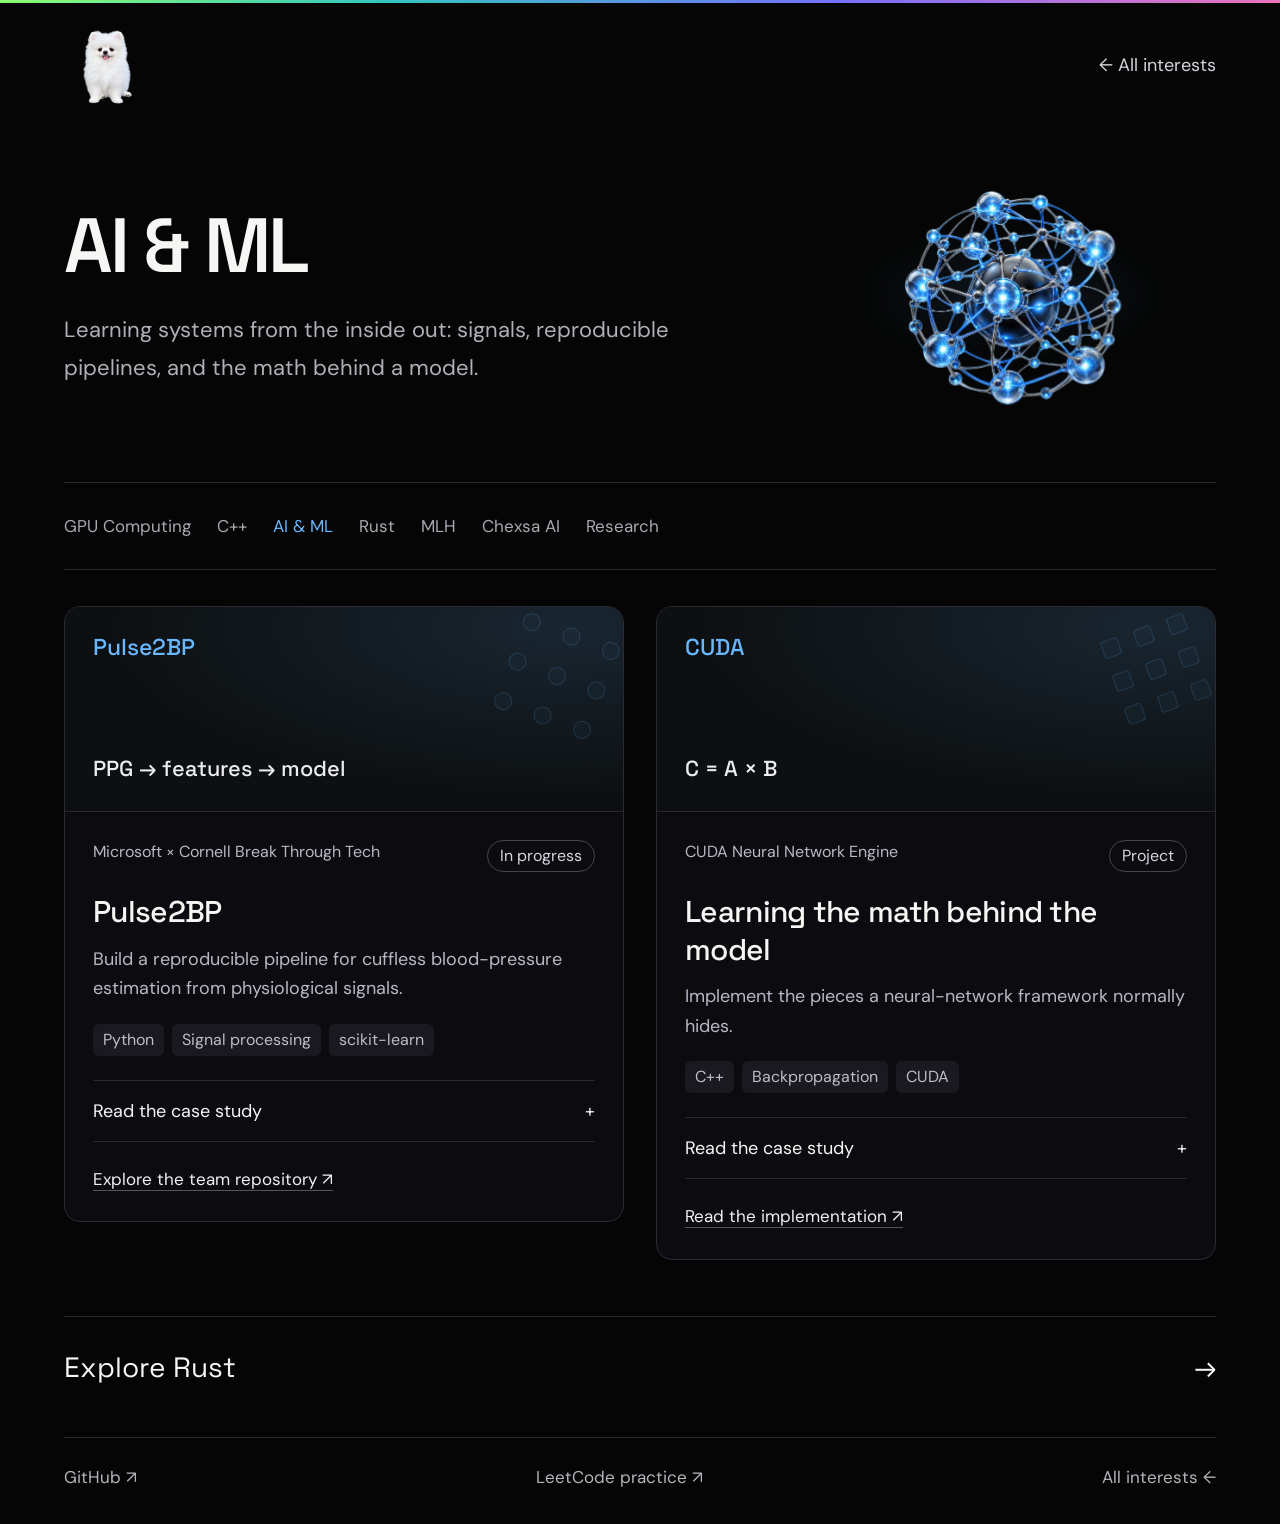
==== commit ef4c0021: "Replace generic Projects section with dedicated Chexsa AI page" ====
--- a/ai/index.html
+++ b/ai/index.html
@@ -1 +1 @@
-<!doctype html><html lang="en"><head><meta charset="utf-8"><meta name="viewport" content="width=device-width, initial-scale=1"><meta name="theme-color" content="#050505"><title>AI &amp; ML — Mashrafee Aryan</title><meta name="description" content="Learning systems from the inside out: signals, reproducible pipelines, and agents that act in a browser."><link rel="icon" href="../assets/dog.png" type="image/png"><link rel="stylesheet" href="../styles.css"><script src="../app.js" defer></script></head><body><a class="skip-link" href="#main">Skip to content</a><div class="spectrum" aria-hidden="true"></div><div class="page"><header class="topbar"><a class="wordmark" href="../" aria-label="Home"><img src="../assets/dog.png" width="80" height="80" alt="Fluffy white puppy"></a><a class="back-link" href="../">← All interests</a></header><main id="main" class="domain-page ai" style="--accent:104,183,255"><section class="domain-hero"><div><h1>AI &amp; ML</h1><p>Learning systems from the inside out: signals, reproducible pipelines, and agents that act in a browser.</p></div><div class="hero-object" aria-hidden="true"><span class="visual"><span class="halo"></span><span class="float"><span class="sprite" role="img" aria-label="Blue glass neural-network sculpture" style="background-image:url('../assets/ai.png');background-size:contain;background-position:center"></span></span></span></div></section><nav class="section-nav" aria-label="Portfolio sections"><a href="../gpu/" >GPU Computing</a><a href="../cpp/" >C++</a><a href="../ai/" aria-current="page">AI &amp; ML</a><a href="../rust/" >Rust</a><a href="../mlh/" >MLH</a><a href="../projects/" >Projects</a><a href="../research/" >Research</a></nav><div class="case-grid"><article class="case-card" data-group="all"><div class="case-visual illustration-signal" aria-label="Illustrative diagram: Pulse2BP"><span class="visual-brand">Pulse2BP</span><div class="diagram-lines" aria-hidden="true"><i style="--i:0"></i><i style="--i:1"></i><i style="--i:2"></i><i style="--i:3"></i><i style="--i:4"></i><i style="--i:5"></i><i style="--i:6"></i><i style="--i:7"></i><i style="--i:8"></i></div><pre>PPG → features → model</pre></div><div class="case-content"><div class="case-meta"><span>Microsoft × Cornell Break Through Tech</span><span class="status ">In progress</span></div><h2>Pulse2BP</h2><p class="case-summary">Build a reproducible pipeline for cuffless blood-pressure estimation from physiological signals.</p><ul class="tags" aria-label="Technologies"><li>Python</li><li>Signal processing</li><li>scikit-learn</li></ul><details><summary>Read the case study <span aria-hidden="true">+</span></summary><div class="case-story"><h3>The problem</h3><p>Long PPG recordings need to be cleaned, segmented, and aligned with arterial blood-pressure targets before they become usable model examples.</p><h3>What I did</h3><p>Working with the team on pipeline integration, dataset structure, train/test design, and reproducible evaluation. The workflow covers preprocessing, feature engineering, and modeling.</p><h3>Outcome & status</h3><p>An ongoing AI fellowship project. The repository documents data exploration and preprocessing; no final model-performance result is claimed here.</p></div></details><div class="case-links"><a href="https://github.com/Break-Through-Tech/Microsoft-1A-educational-blood-pressure-estimation" target="_blank" rel="noopener noreferrer">Explore the team repository <span aria-hidden="true">↗</span></a></div></div></article><article class="case-card" data-group="all"><div class="case-visual illustration-agent" aria-label="Illustrative diagram: Chexsa"><span class="visual-brand">Chexsa</span><div class="diagram-lines" aria-hidden="true"><i style="--i:0"></i><i style="--i:1"></i><i style="--i:2"></i><i style="--i:3"></i><i style="--i:4"></i><i style="--i:5"></i><i style="--i:6"></i><i style="--i:7"></i><i style="--i:8"></i></div><pre>Observe → Act → Repeat</pre></div><div class="case-content"><div class="case-meta"><span>Personal AI agent</span><span class="status ">Experimental</span></div><h2>Chexsa</h2><p class="case-summary">Turn natural-language requests into a sequence of browser actions.</p><ul class="tags" aria-label="Technologies"><li>Python</li><li>Playwright</li><li>LLM tool calling</li></ul><details><summary>Read the case study <span aria-hidden="true">+</span></summary><div class="case-story"><h3>The problem</h3><p>Answering a question and completing a task on a website require different capabilities: an agent must inspect, act, and use feedback.</p><h3>What I did</h3><p>Built a modular browser agent around structured tool calls, page context, action history, and error feedback. Windows desktop integration is being developed.</p><h3>Outcome & status</h3><p>The project supports browser navigation and interactions. Desktop control and cross-application workflows remain ongoing work.</p></div></details><div class="case-links"><a href="https://github.com/MashrafeeAryan/Chexsa" target="_blank" rel="noopener noreferrer">Explore Chexsa <span aria-hidden="true">↗</span></a></div></div></article><article class="case-card" data-group="all"><div class="case-visual illustration-matrix" aria-label="Illustrative diagram: CUDA"><span class="visual-brand">CUDA</span><div class="diagram-lines" aria-hidden="true"><i style="--i:0"></i><i style="--i:1"></i><i style="--i:2"></i><i style="--i:3"></i><i style="--i:4"></i><i style="--i:5"></i><i style="--i:6"></i><i style="--i:7"></i><i style="--i:8"></i></div><pre>C = A × B</pre></div><div class="case-content"><div class="case-meta"><span>CUDA Neural Network Engine</span><span class="status ">Project</span></div><h2>Learning the math behind the model</h2><p class="case-summary">Implement the pieces a neural-network framework normally hides.</p><ul class="tags" aria-label="Technologies"><li>C++</li><li>Backpropagation</li><li>CUDA</li></ul><details><summary>Read the case study <span aria-hidden="true">+</span></summary><div class="case-story"><h3>The problem</h3><p>A framework call can make it hard to see how gradients, weights, and matrix layouts relate.</p><h3>What I did</h3><p>Implemented dense-layer gradients, activation functions, gradient-descent updates, and small learning examples in C++.</p><h3>Outcome & status</h3><p>The repository documents regression and XOR learning examples, plus a separate CUDA matrix benchmark. It also lists unfinished features and the next integration steps.</p></div></details><div class="case-links"><a href="https://github.com/MashrafeeAryan/CUDA-Neural-Network-Engine" target="_blank" rel="noopener noreferrer">Read the implementation <span aria-hidden="true">↗</span></a></div></div></article></div><a class="next-section" href="../rust/">Explore Rust <span aria-hidden="true">→</span></a></main><footer><a href="https://github.com/MashrafeeAryan" target="_blank" rel="noopener noreferrer">GitHub <span aria-hidden="true">↗</span></a><a href="https://github.com/MashrafeeAryan/LeetCode" target="_blank" rel="noopener noreferrer">LeetCode practice <span aria-hidden="true">↗</span></a><a href="../">All interests ←</a></footer></div></body></html>+<!doctype html><html lang="en"><head><meta charset="utf-8"><meta name="viewport" content="width=device-width, initial-scale=1"><meta name="theme-color" content="#050505"><title>AI &amp; ML — Mashrafee Aryan</title><meta name="description" content="Learning systems from the inside out: signals, reproducible pipelines, and the math behind a model."><link rel="icon" href="../assets/dog.png" type="image/png"><link rel="stylesheet" href="../styles.css"><script src="../app.js" defer></script></head><body><a class="skip-link" href="#main">Skip to content</a><div class="spectrum" aria-hidden="true"></div><div class="page"><header class="topbar"><a class="wordmark" href="../" aria-label="Home"><img src="../assets/dog.png" width="80" height="80" alt="Fluffy white puppy"></a><a class="back-link" href="../">← All interests</a></header><main id="main" class="domain-page ai" style="--accent:104,183,255"><section class="domain-hero"><div><h1>AI &amp; ML</h1><p>Learning systems from the inside out: signals, reproducible pipelines, and the math behind a model.</p></div><div class="hero-object" aria-hidden="true"><span class="visual"><span class="halo"></span><span class="float"><span class="sprite" role="img" aria-label="Blue glass neural-network sculpture" style="background-image:url('../assets/ai.png');background-size:contain;background-position:center"></span></span></span></div></section><nav class="section-nav" aria-label="Portfolio sections"><a href="../gpu/" >GPU Computing</a><a href="../cpp/" >C++</a><a href="../ai/" aria-current="page">AI &amp; ML</a><a href="../rust/" >Rust</a><a href="../mlh/" >MLH</a><a href="../chexsa/" >Chexsa AI</a><a href="../research/" >Research</a></nav><div class="case-grid"><article class="case-card" data-group="all"><div class="case-visual illustration-signal" aria-label="Illustrative diagram: Pulse2BP"><span class="visual-brand">Pulse2BP</span><div class="diagram-lines" aria-hidden="true"><i style="--i:0"></i><i style="--i:1"></i><i style="--i:2"></i><i style="--i:3"></i><i style="--i:4"></i><i style="--i:5"></i><i style="--i:6"></i><i style="--i:7"></i><i style="--i:8"></i></div><pre>PPG → features → model</pre></div><div class="case-content"><div class="case-meta"><span>Microsoft × Cornell Break Through Tech</span><span class="status ">In progress</span></div><h2>Pulse2BP</h2><p class="case-summary">Build a reproducible pipeline for cuffless blood-pressure estimation from physiological signals.</p><ul class="tags" aria-label="Technologies"><li>Python</li><li>Signal processing</li><li>scikit-learn</li></ul><details><summary>Read the case study <span aria-hidden="true">+</span></summary><div class="case-story"><h3>The problem</h3><p>Long PPG recordings need to be cleaned, segmented, and aligned with arterial blood-pressure targets before they become usable model examples.</p><h3>What I did</h3><p>Working with the team on pipeline integration, dataset structure, train/test design, and reproducible evaluation. The workflow covers preprocessing, feature engineering, and modeling.</p><h3>Outcome & status</h3><p>An ongoing AI fellowship project. The repository documents data exploration and preprocessing; no final model-performance result is claimed here.</p></div></details><div class="case-links"><a href="https://github.com/Break-Through-Tech/Microsoft-1A-educational-blood-pressure-estimation" target="_blank" rel="noopener noreferrer">Explore the team repository <span aria-hidden="true">↗</span></a></div></div></article><article class="case-card" data-group="all"><div class="case-visual illustration-matrix" aria-label="Illustrative diagram: CUDA"><span class="visual-brand">CUDA</span><div class="diagram-lines" aria-hidden="true"><i style="--i:0"></i><i style="--i:1"></i><i style="--i:2"></i><i style="--i:3"></i><i style="--i:4"></i><i style="--i:5"></i><i style="--i:6"></i><i style="--i:7"></i><i style="--i:8"></i></div><pre>C = A × B</pre></div><div class="case-content"><div class="case-meta"><span>CUDA Neural Network Engine</span><span class="status ">Project</span></div><h2>Learning the math behind the model</h2><p class="case-summary">Implement the pieces a neural-network framework normally hides.</p><ul class="tags" aria-label="Technologies"><li>C++</li><li>Backpropagation</li><li>CUDA</li></ul><details><summary>Read the case study <span aria-hidden="true">+</span></summary><div class="case-story"><h3>The problem</h3><p>A framework call can make it hard to see how gradients, weights, and matrix layouts relate.</p><h3>What I did</h3><p>Implemented dense-layer gradients, activation functions, gradient-descent updates, and small learning examples in C++.</p><h3>Outcome & status</h3><p>The repository documents regression and XOR learning examples, plus a separate CUDA matrix benchmark. It also lists unfinished features and the next integration steps.</p></div></details><div class="case-links"><a href="https://github.com/MashrafeeAryan/CUDA-Neural-Network-Engine" target="_blank" rel="noopener noreferrer">Read the implementation <span aria-hidden="true">↗</span></a></div></div></article></div><a class="next-section" href="../rust/">Explore Rust <span aria-hidden="true">→</span></a></main><footer><a href="https://github.com/MashrafeeAryan" target="_blank" rel="noopener noreferrer">GitHub <span aria-hidden="true">↗</span></a><a href="https://github.com/MashrafeeAryan/LeetCode" target="_blank" rel="noopener noreferrer">LeetCode practice <span aria-hidden="true">↗</span></a><a href="../">All interests ←</a></footer></div></body></html>
--- a/styles.css
+++ b/styles.css
@@ -111,3 +111,5 @@
 @media(max-width:560px){.domain-hero{grid-template-columns:1fr;padding:24px 0 32px;gap:8px}.domain-hero h1{font-size:46px;letter-spacing:-2px}.domain-hero p{font-size:20px}.hero-object{justify-self:center;width:230px}.hero-object .visual{height:210px}.section-nav{gap:8px 20px;margin-bottom:24px}.section-nav a{font-size:17px}.case-grid{gap:24px}.case-content{padding:22px}.case-meta{flex-wrap:wrap;font-size:16px}.case-card h2{font-size:28px}.case-visual{height:190px;padding:22px}.case-visual pre{font-size:21px}.back-link{font-size:17px}.next-section{font-size:25px;margin-top:40px}.filters button{padding:10px 17px}}
 
 .object.cpp .float{width:86%}
+
+.object.chexsa .float{width:86%}
